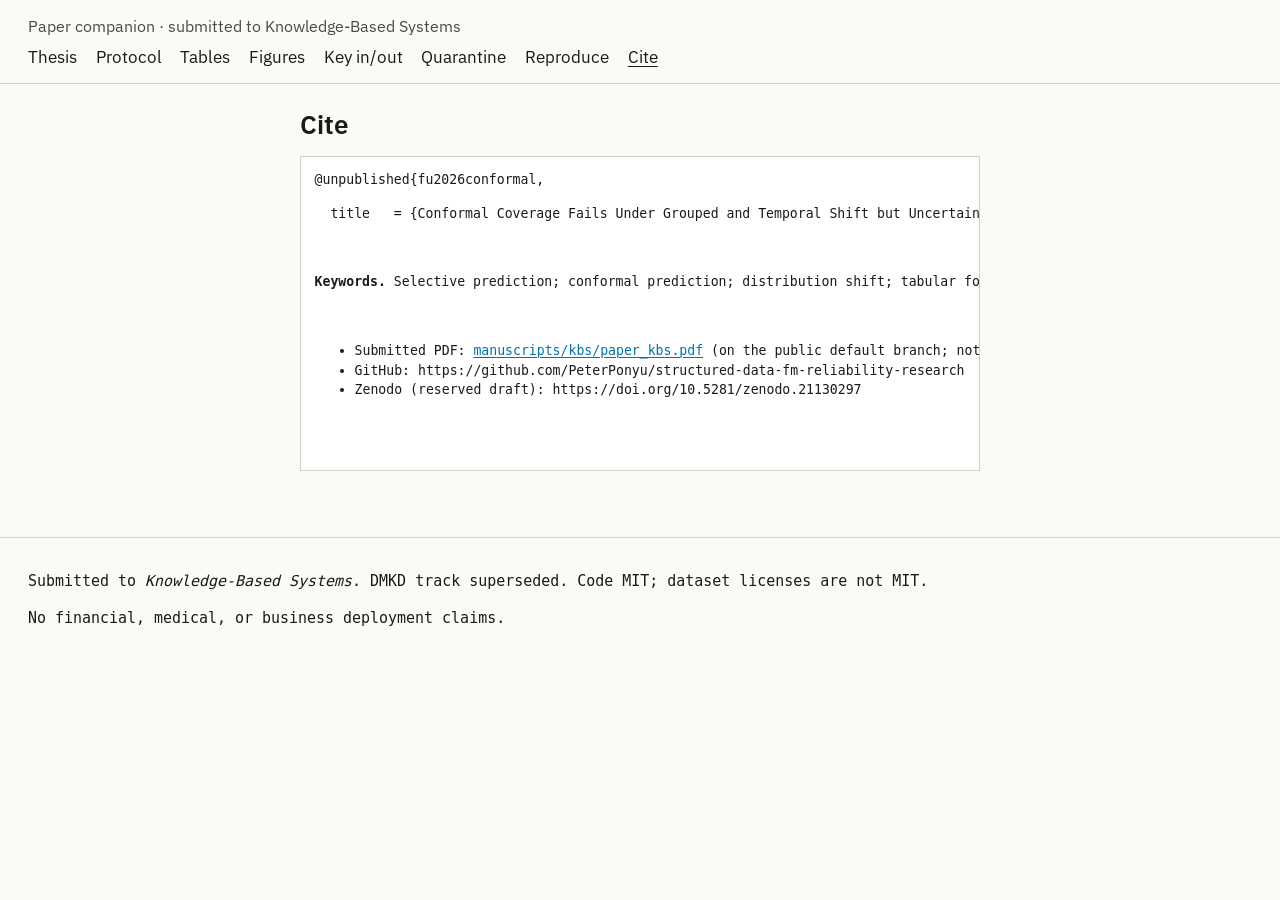
==== docs/cite/index.html @ ec44e23a "Add isolation-branch Structure paper companion for GitHub Pages. Stamp frozen KBS tables into docs/ " ====
<!DOCTYPE html>
<html lang="en">
<head>
  <meta charset="utf-8">
  <meta name="viewport" content="width=device-width, initial-scale=1">
  <title>Cite — tabular reliability audit</title>
  <meta name="description" content="BibTeX, submitted PDF, GitHub, reserved Zenodo DOI.">
  <link rel="stylesheet" href="../css/portal.css">
</head>
<body>
  <header class="site">
    <div class="wrap">
      <p class="brand">Paper companion · submitted to Knowledge-Based Systems</p>
      <details class="nav-toggle">
        <summary>Menu</summary>
        <nav class="primary" aria-label="Sections"><a href="../index.html">Thesis</a><a href="../protocol/index.html">Protocol</a><a href="../tables/index.html">Tables</a><a href="../figures/index.html">Figures</a><a href="../key/index.html">Key in/out</a><a href="../quarantine/index.html">Quarantine</a><a href="../reproduce/index.html">Reproduce</a><a href="../cite/index.html" aria-current="page">Cite</a></nav>
      </details>
      <nav class="primary" aria-label="Primary"><a href="../index.html">Thesis</a><a href="../protocol/index.html">Protocol</a><a href="../tables/index.html">Tables</a><a href="../figures/index.html">Figures</a><a href="../key/index.html">Key in/out</a><a href="../quarantine/index.html">Quarantine</a><a href="../reproduce/index.html">Reproduce</a><a href="../cite/index.html" aria-current="page">Cite</a></nav>
    </div>
  </header>
  <main class="prose wrap">
<h1>Cite</h1>
<pre><code>@unpublished{fu2026conformal,
<p>  title   = {Conformal Coverage Fails Under Grouped and Temporal Shift but Uncertainty Abstention Repairs Selective Risk: A Preregistered Tabular Audit},   author  = {Zeyu Fu},   year    = {2026},   note    = {Submitted to Knowledge-Based Systems; reserved DOI 10.5281/zenodo.21130297 (draft)},   url     = {https://github.com/PeterPonyu/structured-data-fm-reliability-research} }&lt;/code&gt;&lt;/pre&gt;</p>
<p><strong>Keywords.</strong> Selective prediction; conformal prediction; distribution shift; tabular foundation models; reliability evaluation; reproducibility.</p>
<ul><li>Submitted PDF: <a href="https://github.com/PeterPonyu/structured-data-fm-reliability-research/blob/main/manuscripts/kbs/paper_kbs.pdf">manuscripts/kbs/paper_kbs.pdf</a> (on the public default branch; not shipped in this Pages artifact)</li><li>GitHub: https://github.com/PeterPonyu/structured-data-fm-reliability-research</li><li>Zenodo (reserved draft): https://doi.org/10.5281/zenodo.21130297</li></ul>
  </main>
  <footer class="site">
    <div class="wrap">
      <p>Submitted to <em>Knowledge-Based Systems</em>. DMKD track superseded. Code MIT; dataset licenses are not MIT.</p>
      <p>No financial, medical, or business deployment claims.</p>
    </div>
  </footer>
  
</body>
</html>
---- docs/css/portal.css ----
/* Structure companion — methods-paper HTML. Okabe–Ito roles match print fig0. */
@import url("https://fonts.googleapis.com/css2?family=IBM+Plex+Sans:ital,wght@0,400;0,500;0,600;1,400&family=IBM+Plex+Serif:ital,wght@0,400;1,400&display=swap");

:root {
  --page: #fafaf7;
  --ink: #1a1a1a;
  --mute: #4a4a4a;
  --rule: #d0d0c8;
  --random: #0072b2;
  --grouped: #e69f00;
  --restore: #009e73;
  --fail: #d55e00;
  --measure: 40rem;
  --wide: 72rem;
}

*,
*::before,
*::after {
  box-sizing: border-box;
}

html {
  font-size: 17px;
  scroll-behavior: auto;
}

body {
  margin: 0;
  background: var(--page);
  color: var(--ink);
  font-family: "IBM Plex Sans", "Source Sans 3", "Segoe UI", sans-serif;
  line-height: 1.5;
}

a {
  color: var(--random);
  text-decoration-thickness: 1px;
  text-underline-offset: 0.15em;
}

a:hover {
  color: var(--ink);
}

.wrap {
  width: min(var(--wide), calc(100% - 2rem));
  margin: 0 auto;
}

header.site {
  border-bottom: 1px solid var(--rule);
  padding: 0.85rem 0 0.7rem;
}

header.site .brand {
  font-size: 0.95rem;
  color: var(--mute);
  margin: 0 0 0.4rem;
}

nav.primary {
  display: flex;
  flex-wrap: wrap;
  gap: 0.35rem 1.1rem;
}

nav.primary a {
  color: var(--ink);
  text-decoration: none;
}

nav.primary a[aria-current="page"] {
  text-decoration: underline;
  text-underline-offset: 0.2em;
}

.nav-toggle {
  display: none;
}

main {
  padding: 1.4rem 0 3rem;
}

main.prose {
  max-width: var(--measure);
}

main.wide {
  max-width: var(--wide);
}

h1 {
  font-size: 1.55rem;
  font-weight: 600;
  line-height: 1.25;
  margin: 0 0 0.6rem;
}

h1.paper-title {
  font-family: "IBM Plex Serif", "Nimbus Roman", Georgia, serif;
  font-weight: 400;
  font-size: 1.65rem;
}

h2 {
  font-size: 1.2rem;
  font-weight: 600;
  margin: 1.6rem 0 0.5rem;
}

h3 {
  font-size: 1.05rem;
  font-weight: 600;
  margin: 1.2rem 0 0.4rem;
}

p,
li {
  color: var(--ink);
}

.mute,
.meta,
figcaption,
.caption,
footer {
  color: var(--mute);
}

.meta {
  margin: 0 0 1rem;
}

.thesis {
  padding-left: 1.3rem;
}

.thesis li {
  margin: 0.45rem 0;
}

blockquote.pull {
  font-family: "IBM Plex Serif", Georgia, serif;
  font-style: italic;
  margin: 1rem 0 1.2rem;
  padding: 0 0 0 0.9rem;
  border-left: 3px solid var(--rule);
  color: var(--ink);
}

.table-scroll {
  overflow-x: auto;
  margin: 0.8rem 0 1.2rem;
  max-width: var(--wide);
}

table {
  border-collapse: collapse;
  width: 100%;
  font-size: 14px;
  font-variant-numeric: tabular-nums;
}

th,
td {
  border-bottom: 1px solid var(--rule);
  padding: 0.35rem 0.55rem;
  text-align: left;
  vertical-align: top;
}

th {
  font-weight: 600;
  background: var(--page);
  position: sticky;
  top: 0;
}

tbody tr:hover {
  background: #f1f1ea;
}

td.num,
th.num {
  text-align: right;
}

td.cov-fail {
  color: var(--fail);
  font-weight: 500;
}

td.cov-ok {
  color: var(--restore);
  font-weight: 500;
}

td.verdict-kill,
td.verdict-reject {
  color: var(--fail);
  font-weight: 600;
}

td.verdict-confirm,
td.verdict-success {
  color: var(--restore);
  font-weight: 600;
}

.legend {
  display: flex;
  flex-wrap: wrap;
  gap: 0.7rem 1.2rem;
  font-size: 0.9rem;
  color: var(--mute);
  margin: 0.4rem 0 1rem;
}

.swatch {
  display: inline-block;
  width: 0.75rem;
  height: 0.75rem;
  margin-right: 0.35rem;
  vertical-align: -0.05rem;
}

.swatch.random { background: var(--random); }
.swatch.grouped { background: var(--grouped); }
.swatch.restore { background: var(--restore); }
.swatch.fail { background: var(--fail); }

figure.panel {
  margin: 1.2rem 0 1.8rem;
}

figure.panel img {
  display: block;
  width: 100%;
  max-width: 72rem;
  height: auto;
  background: #fff;
  border: 1px solid var(--rule);
}

figcaption {
  font-size: 0.92rem;
  margin-top: 0.45rem;
}

.print-link {
  font-size: 0.9rem;
}

.key-controls {
  display: flex;
  flex-wrap: wrap;
  gap: 0.6rem 1.2rem;
  margin: 0.6rem 0 1rem;
  font-size: 0.95rem;
}

.key-panel {
  margin-bottom: 1.4rem;
}

.js .key-panel[hidden] {
  display: none;
}

.stage-list {
  padding-left: 1.25rem;
}

.note {
  font-size: 0.92rem;
  color: var(--mute);
}

footer.site {
  border-top: 1px solid var(--rule);
  padding: 1rem 0 1.6rem;
  font-size: 0.88rem;
}

code,
pre {
  font-family: "IBM Plex Mono", ui-monospace, "Cascadia Code", monospace;
  font-size: 0.88em;
}

pre {
  overflow-x: auto;
  padding: 0.7rem 0.8rem;
  border: 1px solid var(--rule);
  background: #fff;
}

:target {
  outline: 2px solid var(--grouped);
  outline-offset: 4px;
}

@media (max-width: 720px) {
  header.site > .wrap > nav.primary {
    display: none;
  }

  .nav-toggle {
    display: block;
    margin: 0.2rem 0 0.4rem;
    color: var(--mute);
  }

  .nav-toggle summary {
    cursor: pointer;
  }

  header.site details.nav-toggle nav.primary {
    display: flex;
    flex-direction: column;
    gap: 0.35rem;
    margin-top: 0.4rem;
  }
}
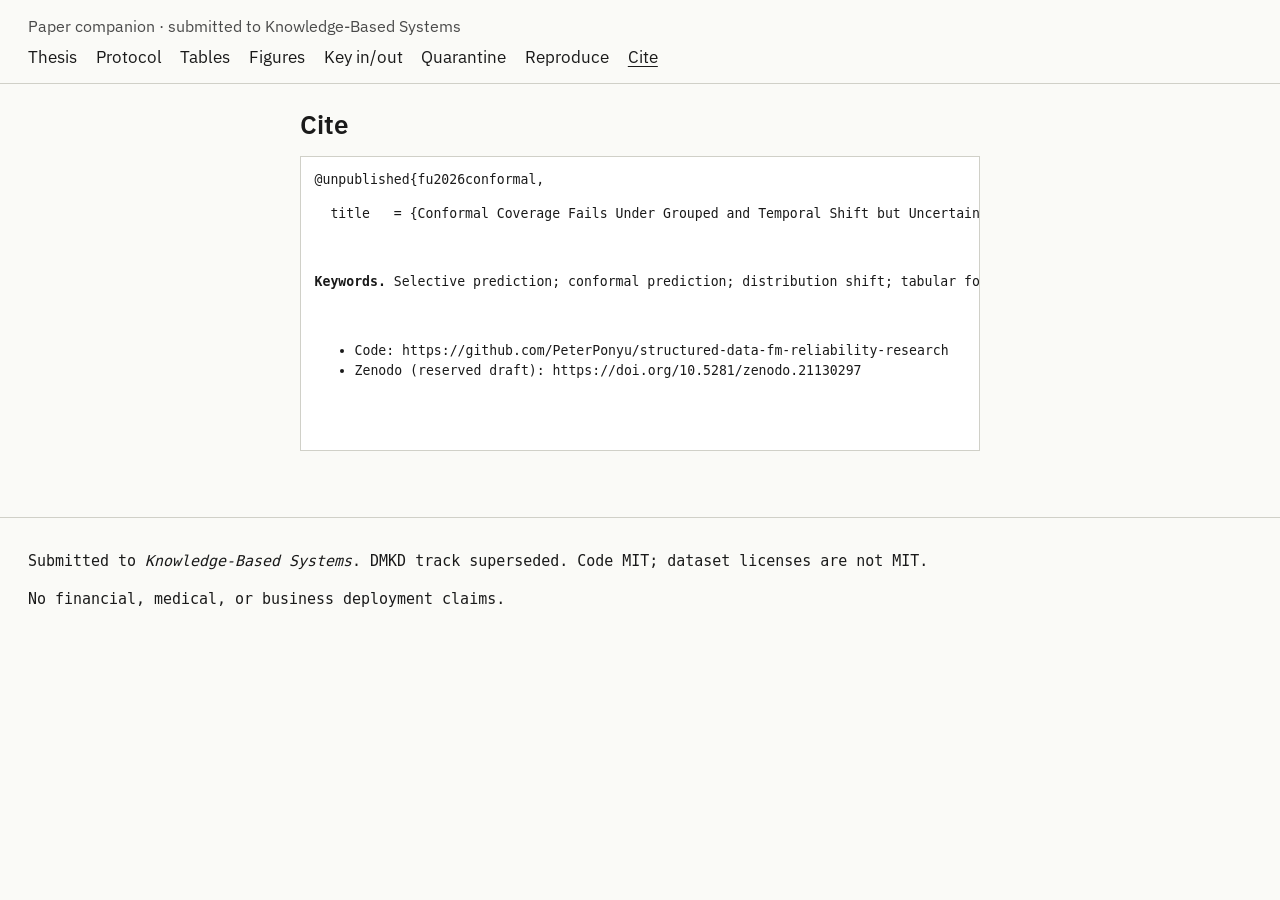
==== commit d10459cb: "Remove email, manuscript-tree PDF, and experiment JSON names from Pages. The KBS companion should ci" ====
--- a/docs/cite/index.html
+++ b/docs/cite/index.html
@@ -23,7 +23,7 @@
 <pre><code>@unpublished{fu2026conformal,
 <p>  title   = {Conformal Coverage Fails Under Grouped and Temporal Shift but Uncertainty Abstention Repairs Selective Risk: A Preregistered Tabular Audit},   author  = {Zeyu Fu},   year    = {2026},   note    = {Submitted to Knowledge-Based Systems; reserved DOI 10.5281/zenodo.21130297 (draft)},   url     = {https://github.com/PeterPonyu/structured-data-fm-reliability-research} }&lt;/code&gt;&lt;/pre&gt;</p>
 <p><strong>Keywords.</strong> Selective prediction; conformal prediction; distribution shift; tabular foundation models; reliability evaluation; reproducibility.</p>
-<ul><li>Submitted PDF: <a href="https://github.com/PeterPonyu/structured-data-fm-reliability-research/blob/main/manuscripts/kbs/paper_kbs.pdf">manuscripts/kbs/paper_kbs.pdf</a> (on the public default branch; not shipped in this Pages artifact)</li><li>GitHub: https://github.com/PeterPonyu/structured-data-fm-reliability-research</li><li>Zenodo (reserved draft): https://doi.org/10.5281/zenodo.21130297</li></ul>
+<ul><li>Code: https://github.com/PeterPonyu/structured-data-fm-reliability-research</li><li>Zenodo (reserved draft): https://doi.org/10.5281/zenodo.21130297</li></ul>
   </main>
   <footer class="site">
     <div class="wrap">
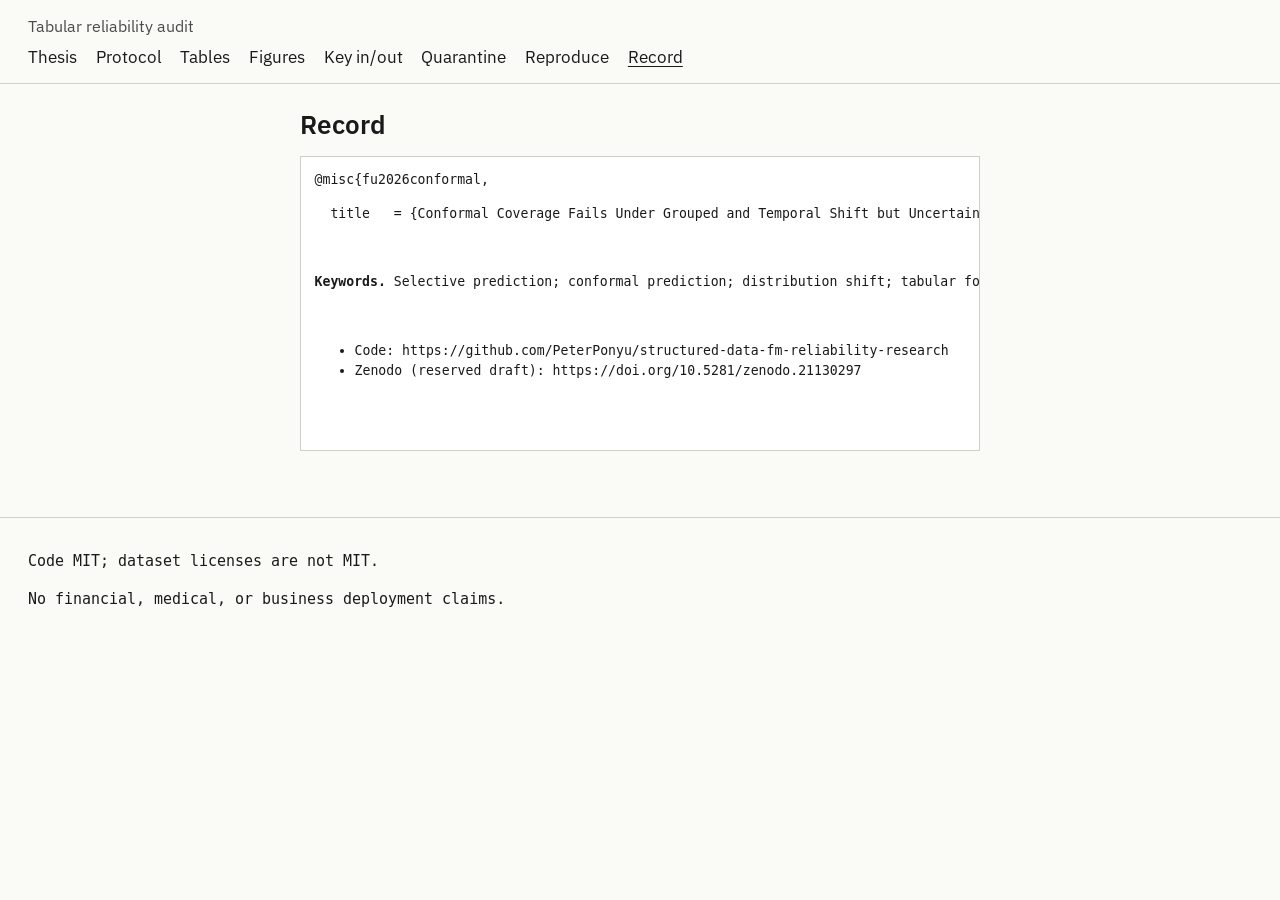
==== commit 9eaefaa5: "Keep Pages copy on keyed splits, H1/H2, quarantine, and abstention. Co-authored-by: Cursor <cursorag" ====
--- a/docs/cite/index.html
+++ b/docs/cite/index.html
@@ -3,31 +3,31 @@
 <head>
   <meta charset="utf-8">
   <meta name="viewport" content="width=device-width, initial-scale=1">
-  <title>Cite — tabular reliability audit</title>
-  <meta name="description" content="BibTeX, submitted PDF, GitHub, reserved Zenodo DOI.">
+  <title>Record — tabular reliability audit</title>
+  <meta name="description" content="Code archive and reserved Zenodo DOI.">
   <link rel="stylesheet" href="../css/portal.css">
 </head>
 <body>
   <header class="site">
     <div class="wrap">
-      <p class="brand">Paper companion · submitted to Knowledge-Based Systems</p>
+      <p class="brand">Tabular reliability audit</p>
       <details class="nav-toggle">
         <summary>Menu</summary>
-        <nav class="primary" aria-label="Sections"><a href="../index.html">Thesis</a><a href="../protocol/index.html">Protocol</a><a href="../tables/index.html">Tables</a><a href="../figures/index.html">Figures</a><a href="../key/index.html">Key in/out</a><a href="../quarantine/index.html">Quarantine</a><a href="../reproduce/index.html">Reproduce</a><a href="../cite/index.html" aria-current="page">Cite</a></nav>
+        <nav class="primary" aria-label="Sections"><a href="../index.html">Thesis</a><a href="../protocol/index.html">Protocol</a><a href="../tables/index.html">Tables</a><a href="../figures/index.html">Figures</a><a href="../key/index.html">Key in/out</a><a href="../quarantine/index.html">Quarantine</a><a href="../reproduce/index.html">Reproduce</a><a href="../cite/index.html" aria-current="page">Record</a></nav>
       </details>
-      <nav class="primary" aria-label="Primary"><a href="../index.html">Thesis</a><a href="../protocol/index.html">Protocol</a><a href="../tables/index.html">Tables</a><a href="../figures/index.html">Figures</a><a href="../key/index.html">Key in/out</a><a href="../quarantine/index.html">Quarantine</a><a href="../reproduce/index.html">Reproduce</a><a href="../cite/index.html" aria-current="page">Cite</a></nav>
+      <nav class="primary" aria-label="Primary"><a href="../index.html">Thesis</a><a href="../protocol/index.html">Protocol</a><a href="../tables/index.html">Tables</a><a href="../figures/index.html">Figures</a><a href="../key/index.html">Key in/out</a><a href="../quarantine/index.html">Quarantine</a><a href="../reproduce/index.html">Reproduce</a><a href="../cite/index.html" aria-current="page">Record</a></nav>
     </div>
   </header>
   <main class="prose wrap">
-<h1>Cite</h1>
-<pre><code>@unpublished{fu2026conformal,
-<p>  title   = {Conformal Coverage Fails Under Grouped and Temporal Shift but Uncertainty Abstention Repairs Selective Risk: A Preregistered Tabular Audit},   author  = {Zeyu Fu},   year    = {2026},   note    = {Submitted to Knowledge-Based Systems; reserved DOI 10.5281/zenodo.21130297 (draft)},   url     = {https://github.com/PeterPonyu/structured-data-fm-reliability-research} }&lt;/code&gt;&lt;/pre&gt;</p>
+<h1>Record</h1>
+<pre><code>@misc{fu2026conformal,
+<p>  title   = {Conformal Coverage Fails Under Grouped and Temporal Shift but Uncertainty Abstention Repairs Selective Risk: A Preregistered Tabular Audit},   author  = {Zeyu Fu},   year    = {2026},   howpublished = {Zenodo reserved draft 10.5281/zenodo.21130297},   url     = {https://github.com/PeterPonyu/structured-data-fm-reliability-research} }&lt;/code&gt;&lt;/pre&gt;</p>
 <p><strong>Keywords.</strong> Selective prediction; conformal prediction; distribution shift; tabular foundation models; reliability evaluation; reproducibility.</p>
 <ul><li>Code: https://github.com/PeterPonyu/structured-data-fm-reliability-research</li><li>Zenodo (reserved draft): https://doi.org/10.5281/zenodo.21130297</li></ul>
   </main>
   <footer class="site">
     <div class="wrap">
-      <p>Submitted to <em>Knowledge-Based Systems</em>. DMKD track superseded. Code MIT; dataset licenses are not MIT.</p>
+      <p>Code MIT; dataset licenses are not MIT.</p>
       <p>No financial, medical, or business deployment claims.</p>
     </div>
   </footer>
--- a/docs/css/portal.css
+++ b/docs/css/portal.css
@@ -1,4 +1,4 @@
-/* Structure companion — methods-paper HTML. Okabe–Ito roles match print fig0. */
+/* Structure tabular audit. Okabe–Ito roles match fig0. */
 @import url("https://fonts.googleapis.com/css2?family=IBM+Plex+Sans:ital,wght@0,400;0,500;0,600;1,400&family=IBM+Plex+Serif:ital,wght@0,400;1,400&display=swap");
 
 :root {
@@ -98,7 +98,7 @@
   margin: 0 0 0.6rem;
 }
 
-h1.paper-title {
+h1.audit-title {
   font-family: "IBM Plex Serif", "Nimbus Roman", Georgia, serif;
   font-weight: 400;
   font-size: 1.65rem;
@@ -249,7 +249,7 @@
   margin-top: 0.45rem;
 }
 
-.print-link {
+.fig-link {
   font-size: 0.9rem;
 }
 
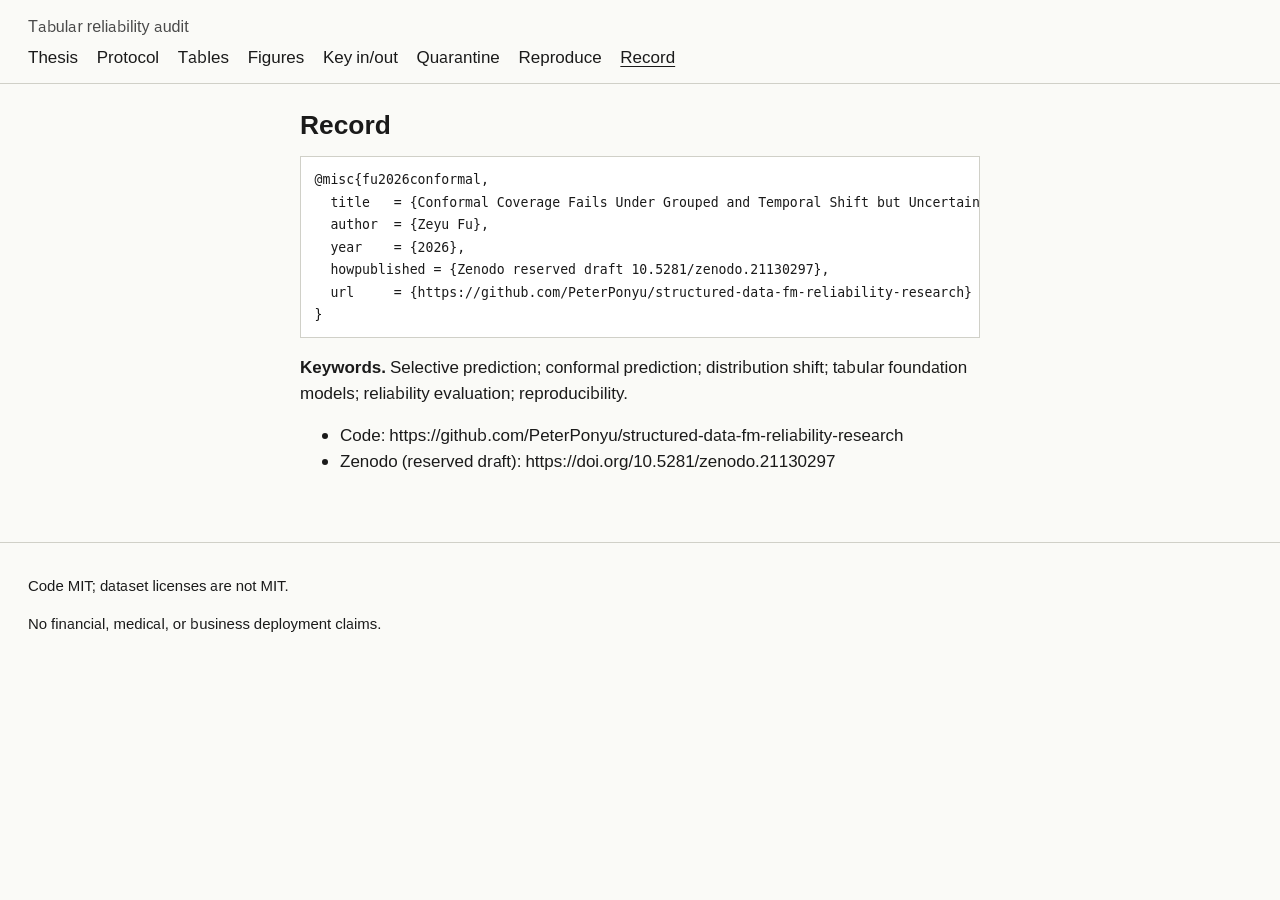
==== commit 4a2afddb: "Render Structure BibTeX as a code block Multiline pre/code placeholders were escaped into visible ma" ====
--- a/docs/cite/index.html
+++ b/docs/cite/index.html
@@ -21,7 +21,12 @@
   <main class="prose wrap">
 <h1>Record</h1>
 <pre><code>@misc{fu2026conformal,
-<p>  title   = {Conformal Coverage Fails Under Grouped and Temporal Shift but Uncertainty Abstention Repairs Selective Risk: A Preregistered Tabular Audit},   author  = {Zeyu Fu},   year    = {2026},   howpublished = {Zenodo reserved draft 10.5281/zenodo.21130297},   url     = {https://github.com/PeterPonyu/structured-data-fm-reliability-research} }&lt;/code&gt;&lt;/pre&gt;</p>
+  title   = {Conformal Coverage Fails Under Grouped and Temporal Shift but Uncertainty Abstention Repairs Selective Risk: A Preregistered Tabular Audit},
+  author  = {Zeyu Fu},
+  year    = {2026},
+  howpublished = {Zenodo reserved draft 10.5281/zenodo.21130297},
+  url     = {https://github.com/PeterPonyu/structured-data-fm-reliability-research}
+}</code></pre>
 <p><strong>Keywords.</strong> Selective prediction; conformal prediction; distribution shift; tabular foundation models; reliability evaluation; reproducibility.</p>
 <ul><li>Code: https://github.com/PeterPonyu/structured-data-fm-reliability-research</li><li>Zenodo (reserved draft): https://doi.org/10.5281/zenodo.21130297</li></ul>
   </main>
--- a/docs/css/portal.css
+++ b/docs/css/portal.css
@@ -1,5 +1,5 @@
 /* Structure tabular audit. Okabe–Ito roles match fig0. */
-@import url("https://fonts.googleapis.com/css2?family=IBM+Plex+Sans:ital,wght@0,400;0,500;0,600;1,400&family=IBM+Plex+Serif:ital,wght@0,400;1,400&display=swap");
+@import url("../fonts/ibm-plex.css");
 
 :root {
   --page: #fafaf7;
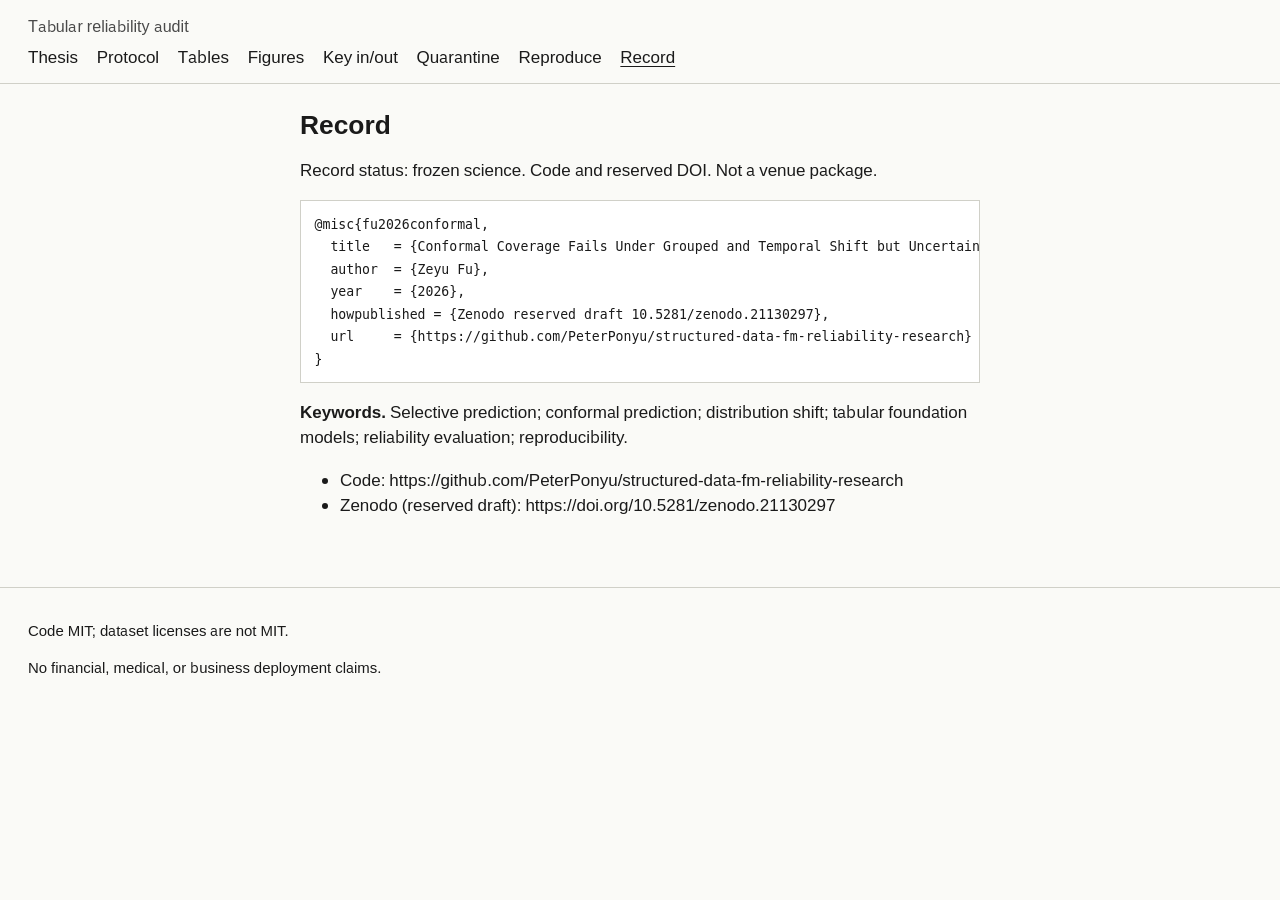
==== commit ca32baaf: "Polish companion chrome for isolation-live Pages. Keep the existing pages/structure-companion tip; d" ====
--- a/docs/cite/index.html
+++ b/docs/cite/index.html
@@ -5,6 +5,7 @@
   <meta name="viewport" content="width=device-width, initial-scale=1">
   <title>Record — tabular reliability audit</title>
   <meta name="description" content="Code archive and reserved Zenodo DOI.">
+  <link rel="icon" href="../favicon.svg" type="image/svg+xml">
   <link rel="stylesheet" href="../css/portal.css">
 </head>
 <body>
@@ -20,6 +21,7 @@
   </header>
   <main class="prose wrap">
 <h1>Record</h1>
+<p>Record status: frozen science. Code and reserved DOI. Not a venue package.</p>
 <pre><code>@misc{fu2026conformal,
   title   = {Conformal Coverage Fails Under Grouped and Temporal Shift but Uncertainty Abstention Repairs Selective Risk: A Preregistered Tabular Audit},
   author  = {Zeyu Fu},
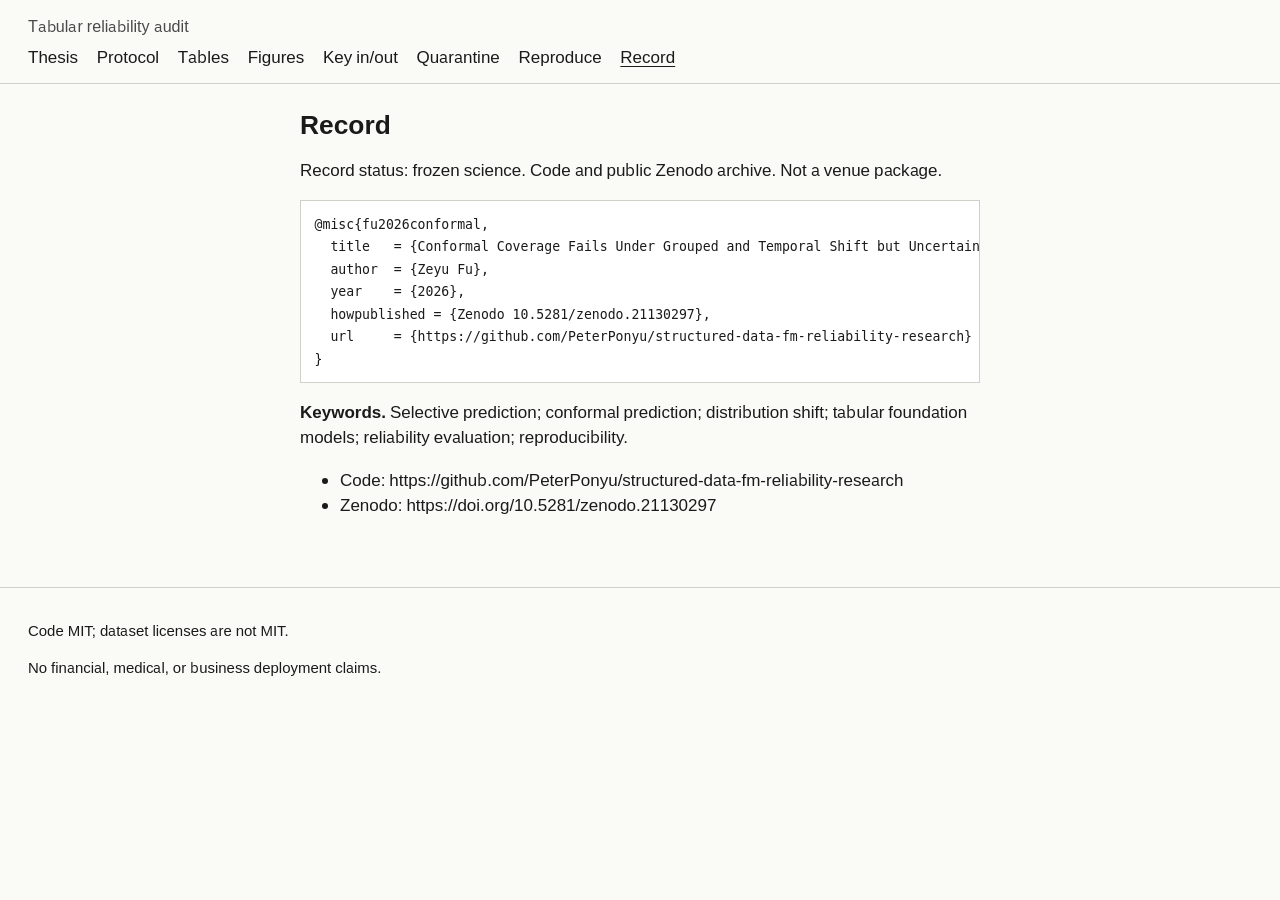
==== commit a90569b8: "Drop stale reserved-draft Zenodo copy now that the archive is public. Live Pages and the companion R" ====
--- a/docs/cite/index.html
+++ b/docs/cite/index.html
@@ -4,7 +4,7 @@
   <meta charset="utf-8">
   <meta name="viewport" content="width=device-width, initial-scale=1">
   <title>Record — tabular reliability audit</title>
-  <meta name="description" content="Code archive and reserved Zenodo DOI.">
+  <meta name="description" content="Code archive and Zenodo DOI.">
   <link rel="icon" href="../favicon.svg" type="image/svg+xml">
   <link rel="stylesheet" href="../css/portal.css">
 </head>
@@ -21,16 +21,16 @@
   </header>
   <main class="prose wrap">
 <h1>Record</h1>
-<p>Record status: frozen science. Code and reserved DOI. Not a venue package.</p>
+<p>Record status: frozen science. Code and public Zenodo archive. Not a venue package.</p>
 <pre><code>@misc{fu2026conformal,
   title   = {Conformal Coverage Fails Under Grouped and Temporal Shift but Uncertainty Abstention Repairs Selective Risk: A Preregistered Tabular Audit},
   author  = {Zeyu Fu},
   year    = {2026},
-  howpublished = {Zenodo reserved draft 10.5281/zenodo.21130297},
+  howpublished = {Zenodo 10.5281/zenodo.21130297},
   url     = {https://github.com/PeterPonyu/structured-data-fm-reliability-research}
 }</code></pre>
 <p><strong>Keywords.</strong> Selective prediction; conformal prediction; distribution shift; tabular foundation models; reliability evaluation; reproducibility.</p>
-<ul><li>Code: https://github.com/PeterPonyu/structured-data-fm-reliability-research</li><li>Zenodo (reserved draft): https://doi.org/10.5281/zenodo.21130297</li></ul>
+<ul><li>Code: https://github.com/PeterPonyu/structured-data-fm-reliability-research</li><li>Zenodo: https://doi.org/10.5281/zenodo.21130297</li></ul>
   </main>
   <footer class="site">
     <div class="wrap">
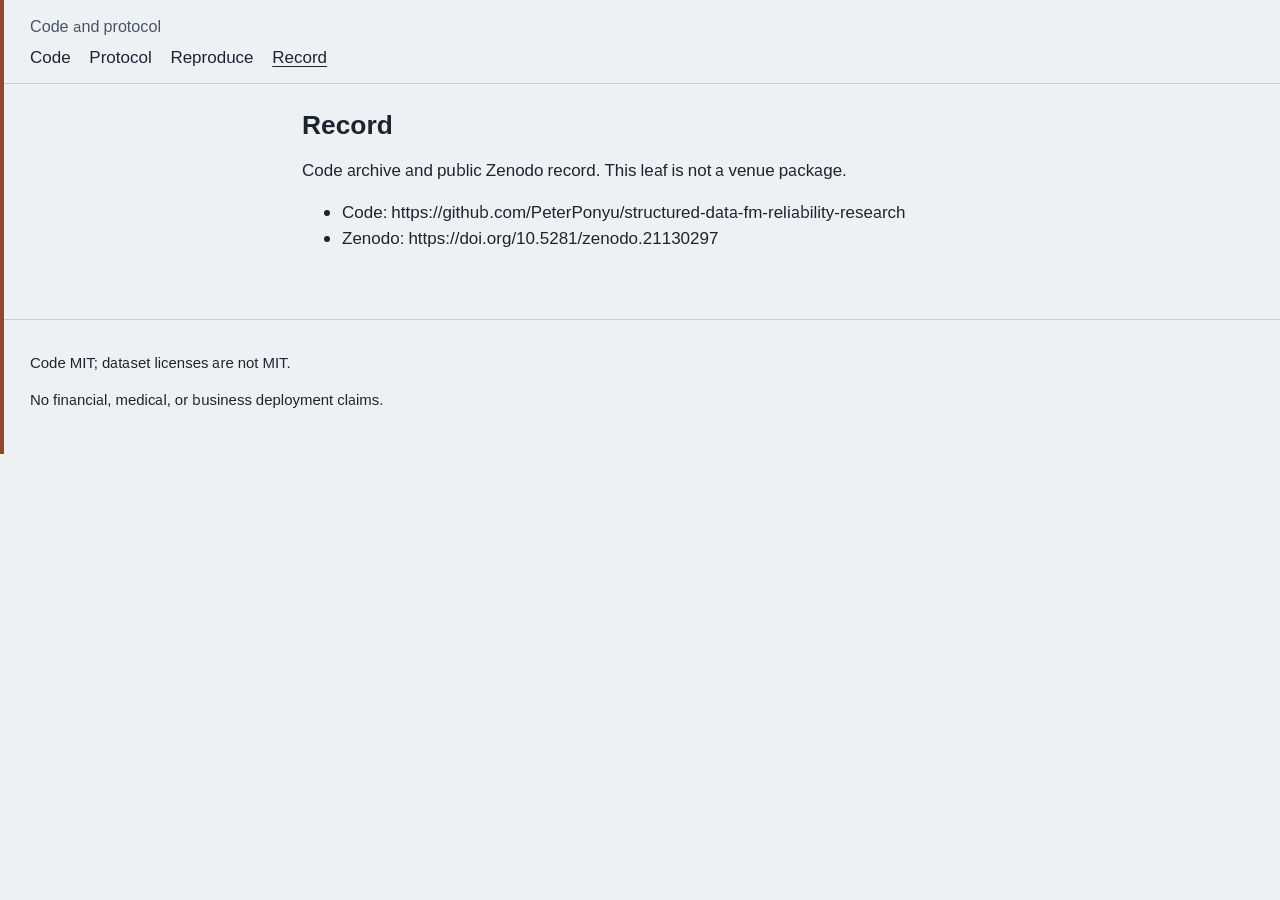
==== commit 5d9eec6f: "Replace the public Pages leaf with a code-and-protocol landing page. Co-authored-by: Cursor <cursora" ====
--- a/docs/cite/index.html
+++ b/docs/cite/index.html
@@ -3,33 +3,26 @@
 <head>
   <meta charset="utf-8">
   <meta name="viewport" content="width=device-width, initial-scale=1">
-  <title>Record — tabular reliability audit</title>
+  <title>Record</title>
   <meta name="description" content="Code archive and Zenodo DOI.">
+  <meta name="robots" content="noindex, follow">
   <link rel="icon" href="../favicon.svg" type="image/svg+xml">
   <link rel="stylesheet" href="../css/portal.css">
 </head>
-<body>
+<body data-site-binding="structure-code-protocol">
   <header class="site">
     <div class="wrap">
-      <p class="brand">Tabular reliability audit</p>
+      <p class="brand">Code and protocol</p>
       <details class="nav-toggle">
         <summary>Menu</summary>
-        <nav class="primary" aria-label="Sections"><a href="../index.html">Thesis</a><a href="../protocol/index.html">Protocol</a><a href="../tables/index.html">Tables</a><a href="../figures/index.html">Figures</a><a href="../key/index.html">Key in/out</a><a href="../quarantine/index.html">Quarantine</a><a href="../reproduce/index.html">Reproduce</a><a href="../cite/index.html" aria-current="page">Record</a></nav>
+        <nav class="primary" aria-label="Sections"><a href="../index.html">Code</a><a href="../protocol/index.html">Protocol</a><a href="../reproduce/index.html">Reproduce</a><a href="../cite/index.html" aria-current="page">Record</a></nav>
       </details>
-      <nav class="primary" aria-label="Primary"><a href="../index.html">Thesis</a><a href="../protocol/index.html">Protocol</a><a href="../tables/index.html">Tables</a><a href="../figures/index.html">Figures</a><a href="../key/index.html">Key in/out</a><a href="../quarantine/index.html">Quarantine</a><a href="../reproduce/index.html">Reproduce</a><a href="../cite/index.html" aria-current="page">Record</a></nav>
+      <nav class="primary" aria-label="Primary"><a href="../index.html">Code</a><a href="../protocol/index.html">Protocol</a><a href="../reproduce/index.html">Reproduce</a><a href="../cite/index.html" aria-current="page">Record</a></nav>
     </div>
   </header>
   <main class="prose wrap">
 <h1>Record</h1>
-<p>Record status: frozen science. Code and public Zenodo archive. Not a venue package.</p>
-<pre><code>@misc{fu2026conformal,
-  title   = {Conformal Coverage Fails Under Grouped and Temporal Shift but Uncertainty Abstention Repairs Selective Risk: A Preregistered Tabular Audit},
-  author  = {Zeyu Fu},
-  year    = {2026},
-  howpublished = {Zenodo 10.5281/zenodo.21130297},
-  url     = {https://github.com/PeterPonyu/structured-data-fm-reliability-research}
-}</code></pre>
-<p><strong>Keywords.</strong> Selective prediction; conformal prediction; distribution shift; tabular foundation models; reliability evaluation; reproducibility.</p>
+<p>Code archive and public Zenodo record. This leaf is not a venue package.</p>
 <ul><li>Code: https://github.com/PeterPonyu/structured-data-fm-reliability-research</li><li>Zenodo: https://doi.org/10.5281/zenodo.21130297</li></ul>
   </main>
   <footer class="site">
--- a/docs/css/portal.css
+++ b/docs/css/portal.css
@@ -1,15 +1,15 @@
-/* Structure tabular audit. Okabe–Ito roles match fig0. */
+/* Code-and-protocol leaf. Unique binding: structure-code-protocol. */
 @import url("../fonts/ibm-plex.css");
 
 :root {
-  --page: #fafaf7;
-  --ink: #1a1a1a;
-  --mute: #4a4a4a;
-  --rule: #d0d0c8;
-  --random: #0072b2;
-  --grouped: #e69f00;
-  --restore: #009e73;
-  --fail: #d55e00;
+  --page: #eef1f4;
+  --ink: #1c2430;
+  --mute: #4a5563;
+  --rule: #c5ccd4;
+  --random: #2f5d50;
+  --grouped: #8c4a2f;
+  --restore: #2f5d50;
+  --fail: #8c4a2f;
   --measure: 40rem;
   --wide: 72rem;
 }
@@ -31,6 +31,10 @@
   color: var(--ink);
   font-family: "IBM Plex Sans", "Source Sans 3", "Segoe UI", sans-serif;
   line-height: 1.5;
+}
+
+body[data-site-binding="structure-code-protocol"] {
+  border-left: 4px solid #8c4a2f;
 }
 
 a {
@@ -133,12 +137,12 @@
   margin: 0 0 1rem;
 }
 
-.thesis {
-  padding-left: 1.3rem;
-}
-
-.thesis li {
-  margin: 0.45rem 0;
+.kicker {
+  margin: 0 0 0.35rem;
+  font-size: 0.82rem;
+  letter-spacing: 0.04em;
+  text-transform: uppercase;
+  color: var(--mute);
 }
 
 blockquote.pull {
@@ -195,18 +199,6 @@
 td.cov-ok {
   color: var(--restore);
   font-weight: 500;
-}
-
-td.verdict-kill,
-td.verdict-reject {
-  color: var(--fail);
-  font-weight: 600;
-}
-
-td.verdict-confirm,
-td.verdict-success {
-  color: var(--restore);
-  font-weight: 600;
 }
 
 .legend {
